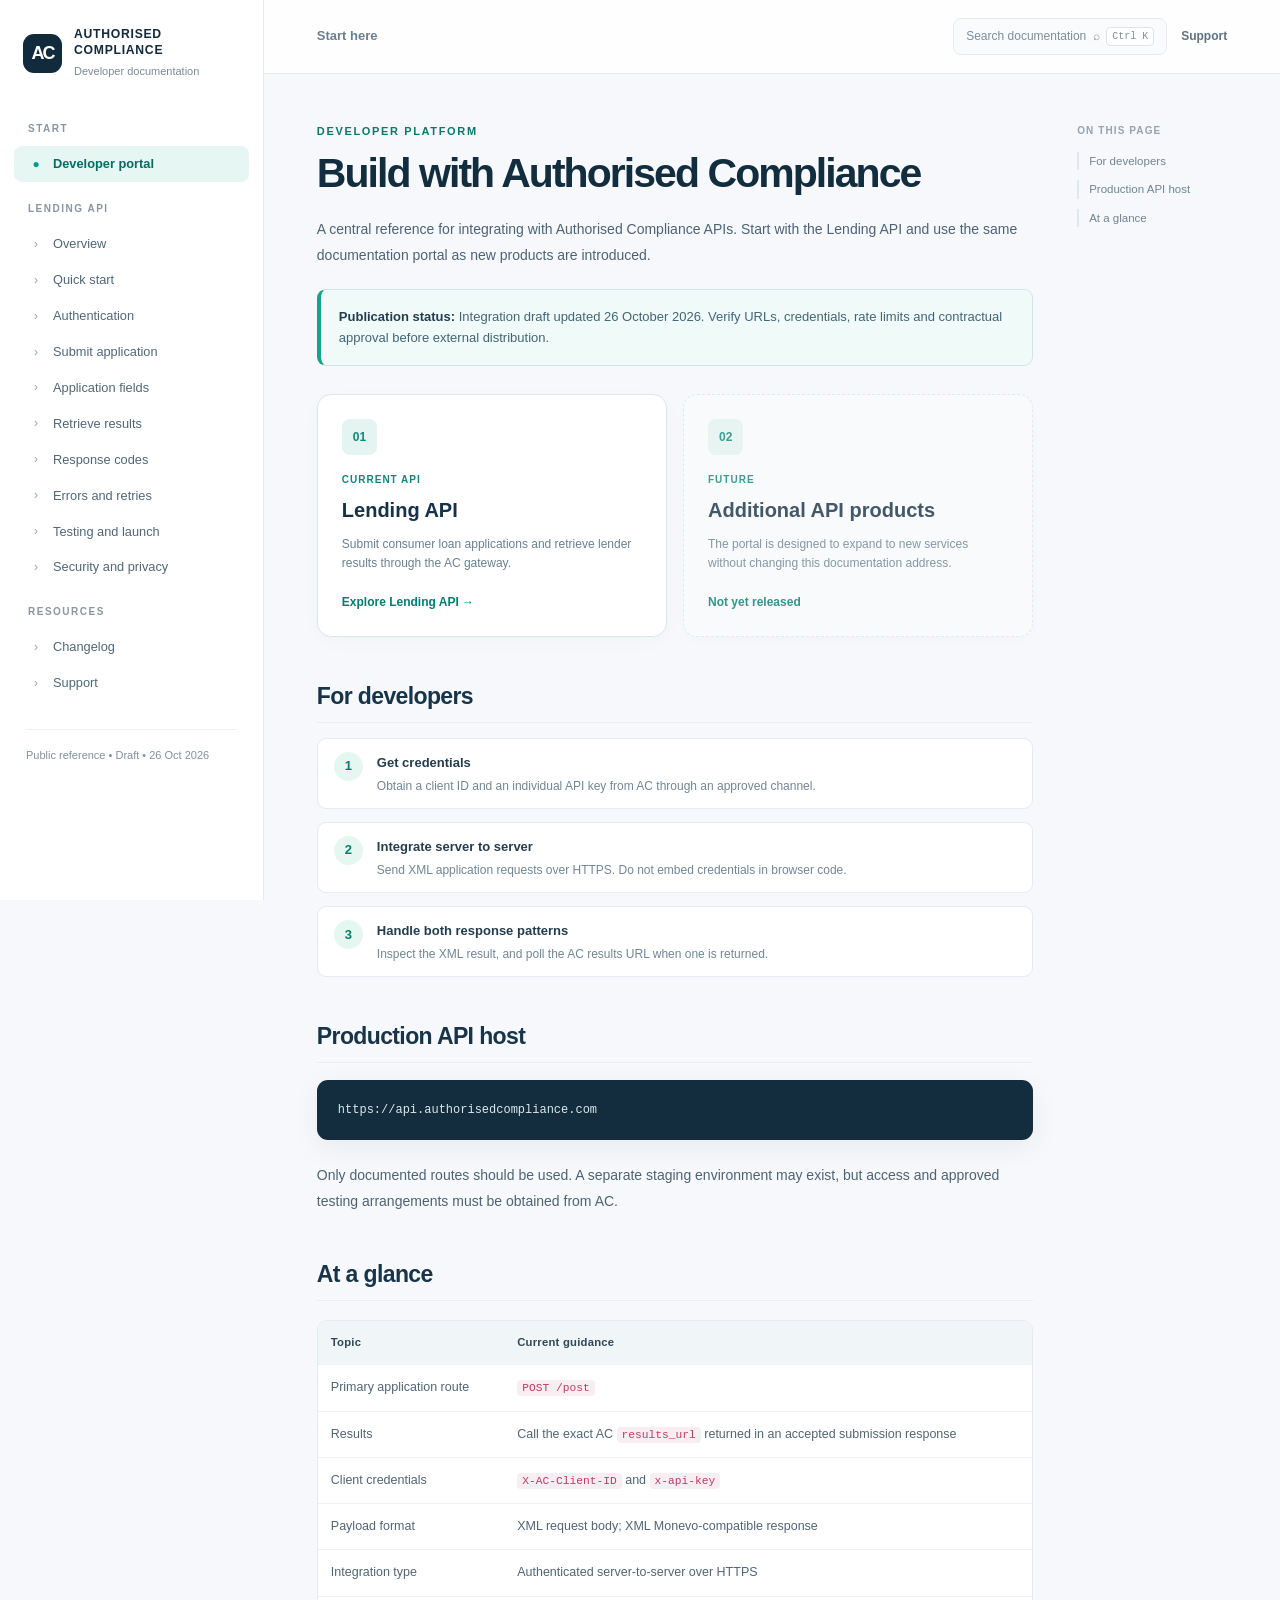
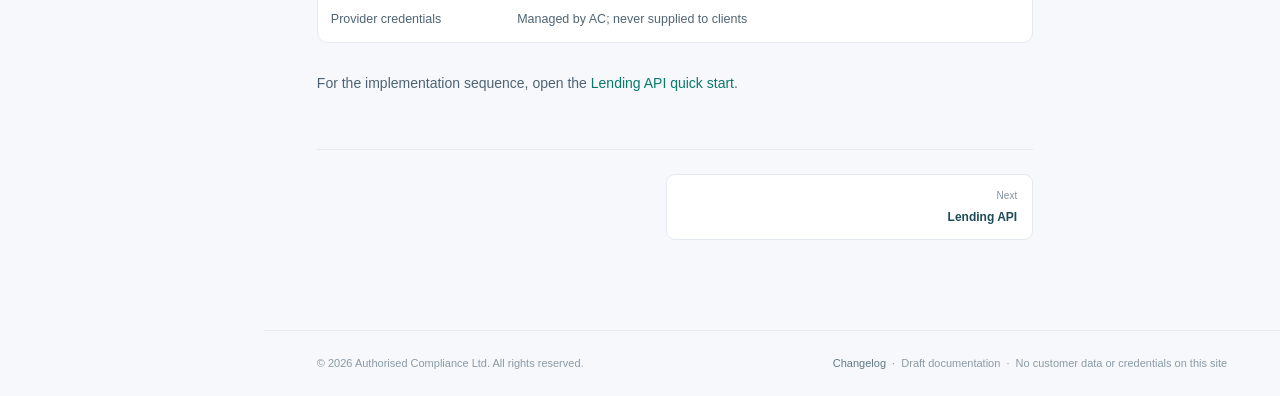
==== index.html @ 56d0b195 "Add files via upload" ====
<!doctype html><html lang="en"><head><meta charset="utf-8"><meta name="viewport" content="width=device-width,initial-scale=1"><meta name="color-scheme" content="light"><meta name="description" content="Overview of the Authorised Compliance developer portal."><title>Developer portal | Authorised Compliance Developer Docs</title><link rel="stylesheet" href="./assets/styles.css"></head><body data-root="./"><div class="overlay-shade" id="sidebar-shade"></div><div class="site"><aside class="sidebar" id="sidebar"><a class="brand" href="./"><span class="brand-logo">AC</span><span><strong>AUTHORISED<br>COMPLIANCE</strong><small>Developer documentation</small></span></a><nav class="nav"><div class="nav-section">START</div><a class="active" href="./"><span class="nav-icon">&#9679;</span>Developer portal</a><div class="nav-section">LENDING API</div><a class="" href="./lending/"><span class="nav-icon">&#8250;</span>Overview</a><a class="" href="./lending/quickstart/"><span class="nav-icon">&#8250;</span>Quick start</a><a class="" href="./lending/authentication/"><span class="nav-icon">&#8250;</span>Authentication</a><a class="" href="./lending/submit/"><span class="nav-icon">&#8250;</span>Submit application</a><a class="" href="./lending/fields/"><span class="nav-icon">&#8250;</span>Application fields</a><a class="" href="./lending/results/"><span class="nav-icon">&#8250;</span>Retrieve results</a><a class="" href="./lending/responses/"><span class="nav-icon">&#8250;</span>Response codes</a><a class="" href="./lending/errors/"><span class="nav-icon">&#8250;</span>Errors and retries</a><a class="" href="./lending/testing/"><span class="nav-icon">&#8250;</span>Testing and launch</a><a class="" href="./lending/security/"><span class="nav-icon">&#8250;</span>Security and privacy</a><div class="nav-section">RESOURCES</div><a class="" href="./changelog/"><span class="nav-icon">&#8250;</span>Changelog</a><a class="" href="./support/"><span class="nav-icon">&#8250;</span>Support</a></nav><div class="nav-foot">Public reference &bull; Draft &bull; 26 Oct 2026</div></aside><div class="main"><header class="topbar"><button class="menu-button" aria-label="Open navigation" id="menu-open">&#9776;</button><span class="toplabel">Start here</span><div class="top-actions"><button type="button" class="search-trigger" data-open-search><span>Search documentation</span>&#8981; <kbd>Ctrl K</kbd></button><a href="./support/">Support</a></div></header><div class="content-wrap"><main class="article"><div class="eyebrow">DEVELOPER PLATFORM</div>

<h1 id="build-with-authorised-compliance">Build with Authorised Compliance</h1>
<p>A central reference for integrating with Authorised Compliance APIs. Start with the Lending API and use the same documentation portal as new products are introduced.</p>
<div class="notice"><strong>Publication status:</strong> Integration draft updated 26 October 2026. Verify URLs, credentials, rate limits and contractual approval before external distribution.</div>

<div class="home-tiles">
  <a class="feature-tile" data-site-link="lending" href="lending/"><span class="tile-icon">01</span><span class="tile-kicker">CURRENT API</span><strong>Lending API</strong><span>Submit consumer loan applications and retrieve lender results through the AC gateway.</span><span class="tile-cta">Explore Lending API &rarr;</span></a>
  <div class="feature-tile future"><span class="tile-icon">02</span><span class="tile-kicker">FUTURE</span><strong>Additional API products</strong><span>The portal is designed to expand to new services without changing this documentation address.</span><span class="tile-cta">Not yet released</span></div>
</div>

<h2 id="for-developers">For developers</h2>
<div class="step-list"><div><b>1</b><span><strong>Get credentials</strong><small>Obtain a client ID and an individual API key from AC through an approved channel.</small></span></div><div><b>2</b><span><strong>Integrate server to server</strong><small>Send XML application requests over HTTPS. Do not embed credentials in browser code.</small></span></div><div><b>3</b><span><strong>Handle both response patterns</strong><small>Inspect the XML result, and poll the AC results URL when one is returned.</small></span></div></div>

<h2 id="production-api-host">Production API host</h2>
<pre><code class="language-text">https://api.authorisedcompliance.com
</code></pre>
<p>Only documented routes should be used. A separate staging environment may exist, but access and approved testing arrangements must be obtained from AC.</p>
<h2 id="at-a-glance">At a glance</h2>
<table>
<thead>
<tr>
  <th>Topic</th>
  <th>Current guidance</th>
</tr>
</thead>
<tbody>
<tr>
  <td>Primary application route</td>
  <td><code>POST /post</code></td>
</tr>
<tr>
  <td>Results</td>
  <td>Call the exact AC <code>results_url</code> returned in an accepted submission response</td>
</tr>
<tr>
  <td>Client credentials</td>
  <td><code>X-AC-Client-ID</code> and <code>x-api-key</code></td>
</tr>
<tr>
  <td>Payload format</td>
  <td>XML request body; XML Monevo-compatible response</td>
</tr>
<tr>
  <td>Integration type</td>
  <td>Authenticated server-to-server over HTTPS</td>
</tr>
<tr>
  <td>Provider credentials</td>
  <td>Managed by AC; never supplied to clients</td>
</tr>
</tbody>
</table>
<p>For the implementation sequence, open the <a href="lending/quickstart/">Lending API quick start</a>.</p>
<nav class="page-nav"><span style="flex:1"></span><a href="./lending/"><small>Next</small>Lending API</a></nav></main><aside class="toc" aria-label="On this page"><h4>On this page</h4><a href="#for-developers">For developers</a><a href="#production-api-host">Production API host</a><a href="#at-a-glance">At a glance</a></aside></div><footer class="footer"><span>&copy; 2026 Authorised Compliance Ltd. All rights reserved.</span><span><a href="./changelog/">Changelog</a> &nbsp;&middot;&nbsp; Draft documentation &nbsp;&middot;&nbsp; No customer data or credentials on this site</span></footer></div></div><div class="search-overlay" id="search-overlay" role="dialog" aria-modal="true" aria-label="Search documentation"><div class="search-panel"><div class="search-top"><span>&#8981;</span><input id="search-input" autocomplete="off" aria-label="Search documentation" placeholder="Search API reference..."><button class="search-close" id="search-close">Esc</button></div><div id="search-results" class="search-results"></div></div></div><script src="./assets/site.js" defer></script></body></html>
---- assets/styles.css ----
:root{--ink:#183044;--muted:#617486;--paper:#ffffff;--bg:#f6f8fb;--border:#e4eaf0;--accent:#0a796b;--accent2:#0fa18c;--navy:#112b3d;--code:#142d3e;--radius:13px}
*{box-sizing:border-box} html{scroll-behavior:smooth} body{margin:0;font-family:Inter,-apple-system,BlinkMacSystemFont,"Segoe UI",Roboto,"Helvetica Neue",Arial,sans-serif;background:var(--bg);color:var(--ink);line-height:1.7;-webkit-font-smoothing:antialiased}
a{color:#08796b;text-decoration:none}a:hover{text-decoration:underline} button,input{font:inherit}button{cursor:pointer}code,pre{font-family:ui-monospace, SFMono-Regular,Menlo,Consolas,monospace;font-size:.9em}
.site{min-height:100vh;display:grid;grid-template-columns:264px minmax(0,1fr)}
.sidebar{position:sticky;top:0;height:100vh;overflow:auto;background:#fff;border-right:1px solid var(--border);padding:24px 14px;z-index:30}
.brand{display:flex;align-items:center;gap:12px;padding:3px 9px 22px;color:var(--navy);text-decoration:none!important}
.brand-logo{width:39px;height:39px;border-radius:11px;background:var(--navy);display:grid;place-items:center;color:#fff;font-weight:900;letter-spacing:-2px;font-size:18px}.brand strong{display:block;font-size:12.2px;letter-spacing:.06em;line-height:1.3}.brand small{display:block;color:#7a8996;font-size:11px;margin-top:3px}
.nav-section{font-size:10px;letter-spacing:.15em;color:#8995a0;font-weight:800;padding:18px 14px 9px}.nav a{display:flex;align-items:center;gap:9px;border-radius:8px;padding:9px 14px;font-size:12.8px;color:#506778;font-weight:510;line-height:1.4}.nav a:hover{background:#f5f8fa;text-decoration:none;color:#183044}.nav a.active{color:#066b61;background:#e6f6f2;font-weight:750}.nav-icon{width:16px;font-size:12px;color:#93a3af;text-align:center}.nav a.active .nav-icon{color:#069c8a}.nav-foot{font-size:11px;color:#83909e;margin:28px 12px 0;border-top:1px solid #edf0f4;padding-top:16px}
.main{min-width:0}.topbar{height:74px;display:flex;align-items:center;justify-content:space-between;padding:0 5.2%;background:rgba(255,255,255,.86);border-bottom:1px solid var(--border);gap:20px;position:sticky;top:0;z-index:20;backdrop-filter:blur(18px)}.toplabel{font-size:13px;color:#6a7e8f;font-weight:650}.top-actions{display:flex;gap:14px;align-items:center}.top-actions a{font-size:12px;color:#5f7282;font-weight:650}.search-trigger{border:1px solid var(--border);background:#f9fbfd;color:#7c8e9d;border-radius:8px;height:37px;width:214px;text-align:left;padding:0 12px;font-size:12px;display:flex;justify-content:space-between;align-items:center}.search-trigger:hover{border-color:#b5cbd4}.search-trigger kbd{border:1px solid #dce4eb;border-radius:4px;font-size:10px;color:#81919e;background:#fff;padding:0 5px}.menu-button{display:none;background:transparent;border:0;font-size:23px;color:#2a3b49}
.content-wrap{max-width:1160px;padding:48px 5.2% 90px;margin:0 auto;display:grid;grid-template-columns:minmax(0,800px) 150px;column-gap:44px}.article{min-width:0}.article h1{font-size:clamp(31px,3.2vw,46px);letter-spacing:-.047em;line-height:1.16;color:#122d3e;margin:9px 0 20px;font-weight:800}.article h2{font-size:23px;letter-spacing:-.027em;line-height:1.3;color:#183449;margin:42px 0 15px;padding-top:3px;border-bottom:1px solid #e8eef2;padding-bottom:10px}.article h3{font-size:17px;margin:28px 0 12px;line-height:1.3}.article p{font-size:14px;color:#4d6374;line-height:1.85;margin:0 0 16px}.article strong{color:#233d4d}.article li{margin-bottom:7px;font-size:14px;color:#4b6171}.article ul,.article ol{padding-left:22px;margin:0 0 21px}.article blockquote{border-left:3px solid #19a98e;margin:22px 0;padding:9px 17px;background:#edf8f5;color:#335e53}.article blockquote p{margin:0}.eyebrow{letter-spacing:.15em;color:var(--accent);font-size:11px;font-weight:800}.article p code,.article li code,.article td code,.article .notice code{color:#ba3b64;background:#f8eef2;padding:2px 5px;border-radius:4px;overflow-wrap:anywhere}.article pre{overflow-x:auto;background:var(--code);color:#dbe8eb;border-radius:11px;padding:20px 21px;font-size:12px;line-height:1.7;margin:17px 0 23px;box-shadow:0 8px 30px rgba(19,40,54,.06)}.article pre code{font-size:12px}.article table{border-collapse:separate;border-spacing:0;width:100%;font-size:12.5px;margin:19px 0 28px;background:#fff;border:1px solid var(--border);border-radius:10px;overflow:hidden}.article th,.article td{text-align:left;padding:12px 13px;vertical-align:top;border-bottom:1px solid #edf1f3}.article th{background:#f0f5f7;color:#2d4859;font-size:11.3px;letter-spacing:.02em;font-weight:760}.article tr:last-child td{border-bottom:0}.article td{color:#506575}.article a:not(.feature-tile){text-underline-offset:3px}
.notice{border:1px solid #cfe6e5;background:#f0faf8;border-left:4px solid #16a38e;padding:16px 18px;color:#426576;font-size:13px;border-radius:9px;margin:20px 0 28px;line-height:1.65}.notice.warn{border-color:#efdfb7;border-left-color:#d49b3f;background:#fff9ed}.home-tiles{display:grid;grid-template-columns:1fr 1fr;gap:16px;margin:28px 0 42px}.feature-tile{border:1px solid #dbe7ea;border-radius:14px;padding:24px;background:#fff;display:flex;flex-direction:column;align-items:flex-start;min-height:220px;text-decoration:none!important;box-shadow:0 6px 20px rgba(18,50,65,.025);transition:transform .2s,box-shadow .2s}.feature-tile:hover{transform:translateY(-2px);box-shadow:0 10px 28px rgba(18,50,65,.09)}.feature-tile.future{background:#f9fbfc;border-style:dashed;opacity:.8}.tile-icon{font-size:12px;font-weight:900;color:#0b8a78;background:#e4f4f0;border-radius:8px;padding:8px 11px}.tile-kicker{font-size:10px;color:#0a897b;font-weight:800;letter-spacing:.1em;margin-top:16px}.feature-tile strong{font-size:20px;color:#163246;margin-top:5px}.feature-tile>span:nth-last-child(2){font-size:12px;line-height:1.6;color:#698091;margin:8px 0 18px}.feature-tile .tile-cta{font-size:12px;font-weight:750;color:#067c70;margin-top:auto}
.step-list{display:flex;flex-direction:column;gap:13px}.step-list>div{display:flex;gap:14px;align-items:flex-start;background:#fff;border:1px solid var(--border);border-radius:9px;padding:13px 16px}.step-list b{width:29px;height:29px;flex-shrink:0;border-radius:50%;display:grid;place-items:center;background:#e4f7f1;color:#087b6c;font-size:13px}.step-list strong{display:block;font-size:13px}.step-list small{display:block;font-size:12px;color:#718696;margin-top:3px;line-height:1.5}.endpoint{background:#fff;border:1px solid #dbe6ec;border-radius:10px;padding:15px;display:flex;align-items:center;gap:12px;margin:20px 0;overflow:auto}.endpoint code{font-size:13px;white-space:nowrap}.method{font-size:10px;font-weight:900;letter-spacing:.06em;padding:5px 8px;border-radius:5px}.method.post{color:#08694a;background:#d6f4e6}.method.get{color:#2c6090;background:#e1effa}.diagram{display:flex;gap:8px;flex-wrap:wrap;align-items:center;margin:22px 0;background:#fff;border:1px solid var(--border);padding:18px;border-radius:10px}.diagram span{background:#f0f6f8;border:1px solid #dae7e9;border-radius:6px;font-size:12px;font-weight:750;padding:10px 11px}.diagram i{font-style:normal;color:#71929a}.diagram small{flex-basis:100%;font-size:11px;color:#8797a3}
.field-group{background:#fff;border:1px solid var(--border);border-radius:9px;margin:10px 0}.field-group summary{padding:13px 17px;font-size:13px;font-weight:740;cursor:pointer;color:#214050}.field-group summary span{float:right;color:#7d909d;font-size:11px;font-weight:500}.field-list{display:flex;flex-wrap:wrap;gap:7px;padding:4px 16px 16px}.field-list code{background:#f0f6f7;border:1px solid #e6eff0;padding:3px 7px;border-radius:5px;color:#315968;font-size:11px}
.toc{position:sticky;top:113px;align-self:start}.toc h4{font-size:10px;color:#96a2ad;text-transform:uppercase;letter-spacing:.11em;margin:0 0 13px}.toc a{display:block;font-size:11.5px;color:#718493;line-height:1.6;margin-bottom:10px;padding-left:10px;border-left:2px solid #e1e8ed}.toc a:hover{color:#0b806f;border-color:#0b806f;text-decoration:none}.page-nav{display:flex;gap:14px;margin-top:52px;border-top:1px solid var(--border);padding-top:24px}.page-nav a{flex:1;background:#fff;border:1px solid var(--border);border-radius:9px;padding:12px 15px;font-size:12px;font-weight:700;color:#1e4b58}.page-nav a:last-child{text-align:right}.page-nav small{font-size:10px;color:#8193a1;display:block;font-weight:400;margin-bottom:3px}.footer{border-top:1px solid var(--border);padding:23px 5.2%;font-size:11px;color:#8a9aa6;display:flex;justify-content:space-between;gap:12px}.footer a{color:#607987}
.search-overlay{display:none;position:fixed;inset:0;z-index:100;background:rgba(13,34,46,.48);padding:10vh 20px}.search-overlay.open{display:block}.search-panel{margin:0 auto;max-width:620px;background:#fff;box-shadow:0 22px 80px rgba(9,30,44,.27);border-radius:15px;overflow:hidden}.search-top{display:flex;gap:12px;align-items:center;border-bottom:1px solid var(--border);padding:15px 17px}.search-top input{flex:1;min-width:0;border:0;outline:0;font-size:16px;color:#263e4d}.search-close{background:#f2f5f7;border:0;border-radius:6px;padding:4px 9px;color:#7e8e98;font-size:12px}.search-results{max-height:52vh;overflow:auto;padding:10px}.search-result{display:block;padding:12px;border-radius:8px;color:#173849;text-decoration:none}.search-result:hover{background:#eef7f5;text-decoration:none}.search-result strong{display:block;font-size:13px}.search-result small{display:block;font-size:11px;color:#728597}.search-empty{font-size:13px;color:#73889a;padding:22px}.overlay-shade{display:none}
@media(max-width:1150px){.content-wrap{grid-template-columns:minmax(0,1fr);max-width:900px}.toc{display:none}}@media(max-width:780px){.site{display:block}.sidebar{position:fixed;width:270px;height:100dvh;transform:translateX(-100%);transition:transform .22s;box-shadow:10px 0 30px transparent}.sidebar.open{transform:translateX(0);box-shadow:10px 0 30px rgba(0,0,0,.14)}.overlay-shade.active{display:block;position:fixed;inset:0;z-index:25;background:rgba(14,34,47,.38)}.menu-button{display:block}.topbar{height:63px;padding:0 20px}.toplabel{font-size:11px}.top-actions a{display:none}.search-trigger{width:42px;height:36px;justify-content:center;text-align:center;padding:0;font-size:19px}.search-trigger span{display:none}.search-trigger kbd{display:none}.content-wrap{display:block;padding:36px 22px 75px}.article h1{font-size:35px}.article table{font-size:11px}.article td,.article th{padding:9px 10px}.home-tiles{grid-template-columns:1fr}.footer{padding:20px;flex-direction:column}}
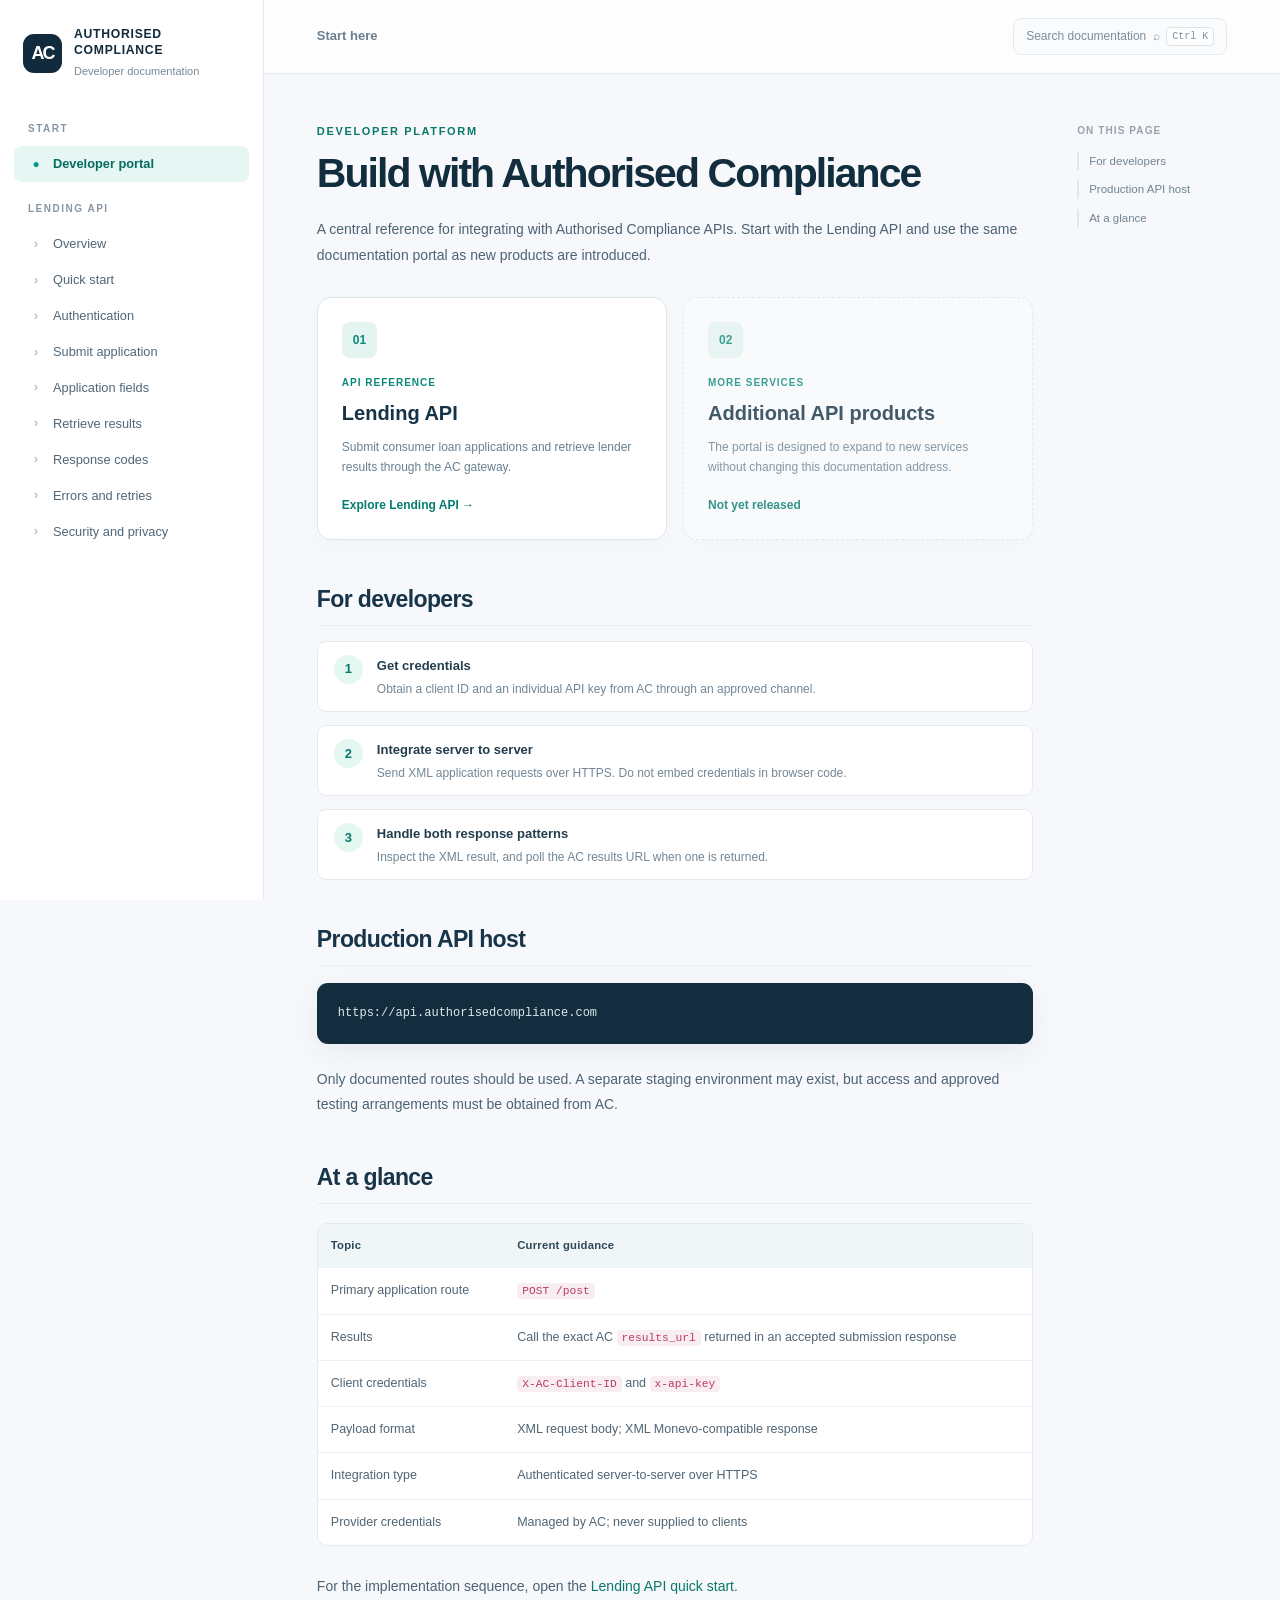
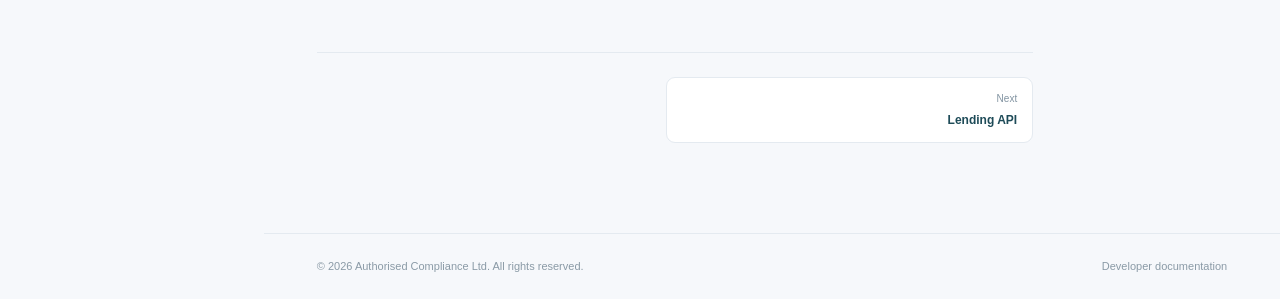
==== commit 8d4282ac: "Polish developer portal and remove unused resource and testing sections" ====
--- a/index.html
+++ b/index.html
@@ -1,12 +1,12 @@
-<!doctype html><html lang="en"><head><meta charset="utf-8"><meta name="viewport" content="width=device-width,initial-scale=1"><meta name="color-scheme" content="light"><meta name="description" content="Overview of the Authorised Compliance developer portal."><title>Developer portal | Authorised Compliance Developer Docs</title><link rel="stylesheet" href="./assets/styles.css"></head><body data-root="./"><div class="overlay-shade" id="sidebar-shade"></div><div class="site"><aside class="sidebar" id="sidebar"><a class="brand" href="./"><span class="brand-logo">AC</span><span><strong>AUTHORISED<br>COMPLIANCE</strong><small>Developer documentation</small></span></a><nav class="nav"><div class="nav-section">START</div><a class="active" href="./"><span class="nav-icon">&#9679;</span>Developer portal</a><div class="nav-section">LENDING API</div><a class="" href="./lending/"><span class="nav-icon">&#8250;</span>Overview</a><a class="" href="./lending/quickstart/"><span class="nav-icon">&#8250;</span>Quick start</a><a class="" href="./lending/authentication/"><span class="nav-icon">&#8250;</span>Authentication</a><a class="" href="./lending/submit/"><span class="nav-icon">&#8250;</span>Submit application</a><a class="" href="./lending/fields/"><span class="nav-icon">&#8250;</span>Application fields</a><a class="" href="./lending/results/"><span class="nav-icon">&#8250;</span>Retrieve results</a><a class="" href="./lending/responses/"><span class="nav-icon">&#8250;</span>Response codes</a><a class="" href="./lending/errors/"><span class="nav-icon">&#8250;</span>Errors and retries</a><a class="" href="./lending/testing/"><span class="nav-icon">&#8250;</span>Testing and launch</a><a class="" href="./lending/security/"><span class="nav-icon">&#8250;</span>Security and privacy</a><div class="nav-section">RESOURCES</div><a class="" href="./changelog/"><span class="nav-icon">&#8250;</span>Changelog</a><a class="" href="./support/"><span class="nav-icon">&#8250;</span>Support</a></nav><div class="nav-foot">Public reference &bull; Draft &bull; 26 Oct 2026</div></aside><div class="main"><header class="topbar"><button class="menu-button" aria-label="Open navigation" id="menu-open">&#9776;</button><span class="toplabel">Start here</span><div class="top-actions"><button type="button" class="search-trigger" data-open-search><span>Search documentation</span>&#8981; <kbd>Ctrl K</kbd></button><a href="./support/">Support</a></div></header><div class="content-wrap"><main class="article"><div class="eyebrow">DEVELOPER PLATFORM</div>
+<!doctype html><html lang="en"><head><meta charset="utf-8"><meta name="viewport" content="width=device-width,initial-scale=1"><meta name="color-scheme" content="light"><meta name="description" content="Overview of the Authorised Compliance developer portal."><title>Developer portal | Authorised Compliance Developer Docs</title><link rel="stylesheet" href="./assets/styles.css"></head><body data-root="./"><div class="overlay-shade" id="sidebar-shade"></div><div class="site"><aside class="sidebar" id="sidebar"><a class="brand" href="./"><span class="brand-logo">AC</span><span><strong>AUTHORISED<br>COMPLIANCE</strong><small>Developer documentation</small></span></a><nav class="nav"><div class="nav-section">START</div><a class="active" href="./"><span class="nav-icon">&#9679;</span>Developer portal</a><div class="nav-section">LENDING API</div><a class="" href="./lending/"><span class="nav-icon">&#8250;</span>Overview</a><a class="" href="./lending/quickstart/"><span class="nav-icon">&#8250;</span>Quick start</a><a class="" href="./lending/authentication/"><span class="nav-icon">&#8250;</span>Authentication</a><a class="" href="./lending/submit/"><span class="nav-icon">&#8250;</span>Submit application</a><a class="" href="./lending/fields/"><span class="nav-icon">&#8250;</span>Application fields</a><a class="" href="./lending/results/"><span class="nav-icon">&#8250;</span>Retrieve results</a><a class="" href="./lending/responses/"><span class="nav-icon">&#8250;</span>Response codes</a><a class="" href="./lending/errors/"><span class="nav-icon">&#8250;</span>Errors and retries</a><a class="" href="./lending/security/"><span class="nav-icon">&#8250;</span>Security and privacy</a></nav></aside><div class="main"><header class="topbar"><button class="menu-button" aria-label="Open navigation" id="menu-open">&#9776;</button><span class="toplabel">Start here</span><div class="top-actions"><button type="button" class="search-trigger" data-open-search><span>Search documentation</span>&#8981; <kbd>Ctrl K</kbd></button></div></header><div class="content-wrap"><main class="article"><div class="eyebrow">DEVELOPER PLATFORM</div>
 
 <h1 id="build-with-authorised-compliance">Build with Authorised Compliance</h1>
 <p>A central reference for integrating with Authorised Compliance APIs. Start with the Lending API and use the same documentation portal as new products are introduced.</p>
-<div class="notice"><strong>Publication status:</strong> Integration draft updated 26 October 2026. Verify URLs, credentials, rate limits and contractual approval before external distribution.</div>
+
 
 <div class="home-tiles">
-  <a class="feature-tile" data-site-link="lending" href="lending/"><span class="tile-icon">01</span><span class="tile-kicker">CURRENT API</span><strong>Lending API</strong><span>Submit consumer loan applications and retrieve lender results through the AC gateway.</span><span class="tile-cta">Explore Lending API &rarr;</span></a>
-  <div class="feature-tile future"><span class="tile-icon">02</span><span class="tile-kicker">FUTURE</span><strong>Additional API products</strong><span>The portal is designed to expand to new services without changing this documentation address.</span><span class="tile-cta">Not yet released</span></div>
+  <a class="feature-tile" data-site-link="lending" href="lending/"><span class="tile-icon">01</span><span class="tile-kicker">API REFERENCE</span><strong>Lending API</strong><span>Submit consumer loan applications and retrieve lender results through the AC gateway.</span><span class="tile-cta">Explore Lending API &rarr;</span></a>
+  <div class="feature-tile future"><span class="tile-icon">02</span><span class="tile-kicker">MORE SERVICES</span><strong>Additional API products</strong><span>The portal is designed to expand to new services without changing this documentation address.</span><span class="tile-cta">Not yet released</span></div>
 </div>
 
 <h2 id="for-developers">For developers</h2>
@@ -52,4 +52,4 @@
 </tbody>
 </table>
 <p>For the implementation sequence, open the <a href="lending/quickstart/">Lending API quick start</a>.</p>
-<nav class="page-nav"><span style="flex:1"></span><a href="./lending/"><small>Next</small>Lending API</a></nav></main><aside class="toc" aria-label="On this page"><h4>On this page</h4><a href="#for-developers">For developers</a><a href="#production-api-host">Production API host</a><a href="#at-a-glance">At a glance</a></aside></div><footer class="footer"><span>&copy; 2026 Authorised Compliance Ltd. All rights reserved.</span><span><a href="./changelog/">Changelog</a> &nbsp;&middot;&nbsp; Draft documentation &nbsp;&middot;&nbsp; No customer data or credentials on this site</span></footer></div></div><div class="search-overlay" id="search-overlay" role="dialog" aria-modal="true" aria-label="Search documentation"><div class="search-panel"><div class="search-top"><span>&#8981;</span><input id="search-input" autocomplete="off" aria-label="Search documentation" placeholder="Search API reference..."><button class="search-close" id="search-close">Esc</button></div><div id="search-results" class="search-results"></div></div></div><script src="./assets/site.js" defer></script></body></html>+<nav class="page-nav"><span style="flex:1"></span><a href="./lending/"><small>Next</small>Lending API</a></nav></main><aside class="toc" aria-label="On this page"><h4>On this page</h4><a href="#for-developers">For developers</a><a href="#production-api-host">Production API host</a><a href="#at-a-glance">At a glance</a></aside></div><footer class="footer"><span>&copy; 2026 Authorised Compliance Ltd. All rights reserved.</span><span>Developer documentation</span></footer></div></div><div class="search-overlay" id="search-overlay" role="dialog" aria-modal="true" aria-label="Search documentation"><div class="search-panel"><div class="search-top"><span>&#8981;</span><input id="search-input" autocomplete="off" aria-label="Search documentation" placeholder="Search API reference..."><button class="search-close" id="search-close">Esc</button></div><div id="search-results" class="search-results"></div></div></div><script src="./assets/site.js" defer></script></body></html>
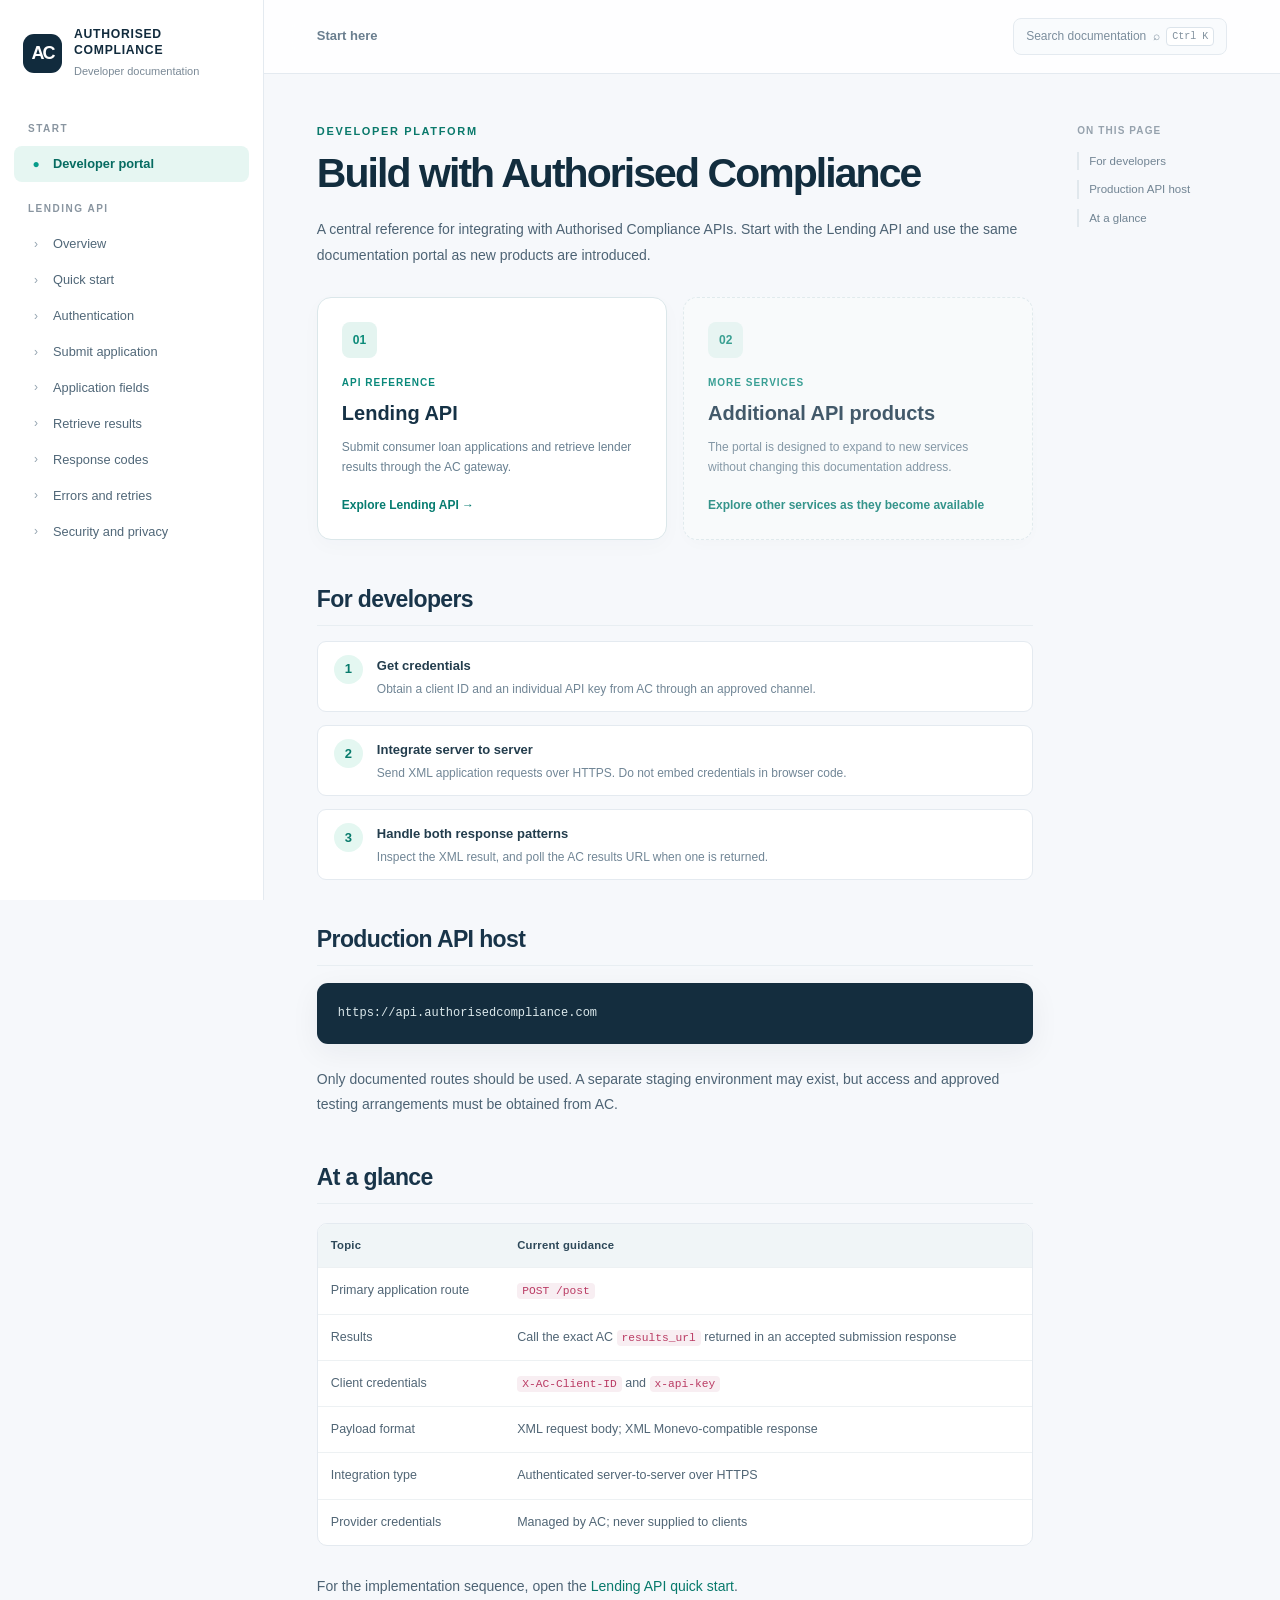
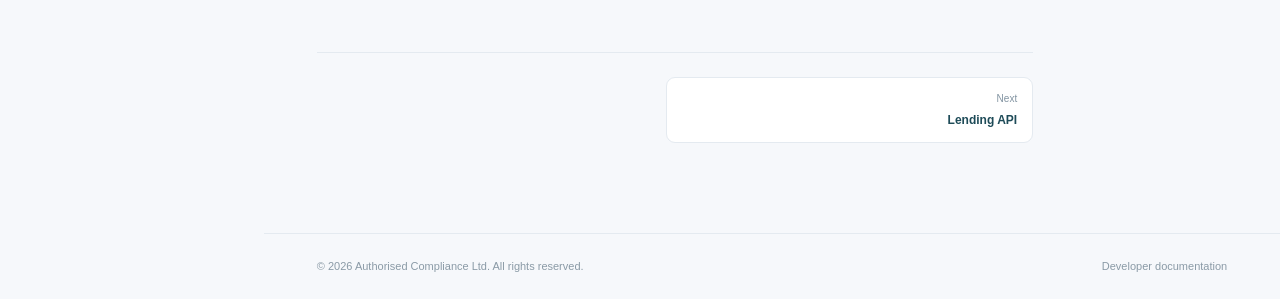
==== commit 577a11fe: "Refine client-facing documentation wording" ====
--- a/index.html
+++ b/index.html
@@ -6,7 +6,7 @@
 
 <div class="home-tiles">
   <a class="feature-tile" data-site-link="lending" href="lending/"><span class="tile-icon">01</span><span class="tile-kicker">API REFERENCE</span><strong>Lending API</strong><span>Submit consumer loan applications and retrieve lender results through the AC gateway.</span><span class="tile-cta">Explore Lending API &rarr;</span></a>
-  <div class="feature-tile future"><span class="tile-icon">02</span><span class="tile-kicker">MORE SERVICES</span><strong>Additional API products</strong><span>The portal is designed to expand to new services without changing this documentation address.</span><span class="tile-cta">Not yet released</span></div>
+  <div class="feature-tile future"><span class="tile-icon">02</span><span class="tile-kicker">MORE SERVICES</span><strong>Additional API products</strong><span>The portal is designed to expand to new services without changing this documentation address.</span><span class="tile-cta">Explore other services as they become available</span></div>
 </div>
 
 <h2 id="for-developers">For developers</h2>
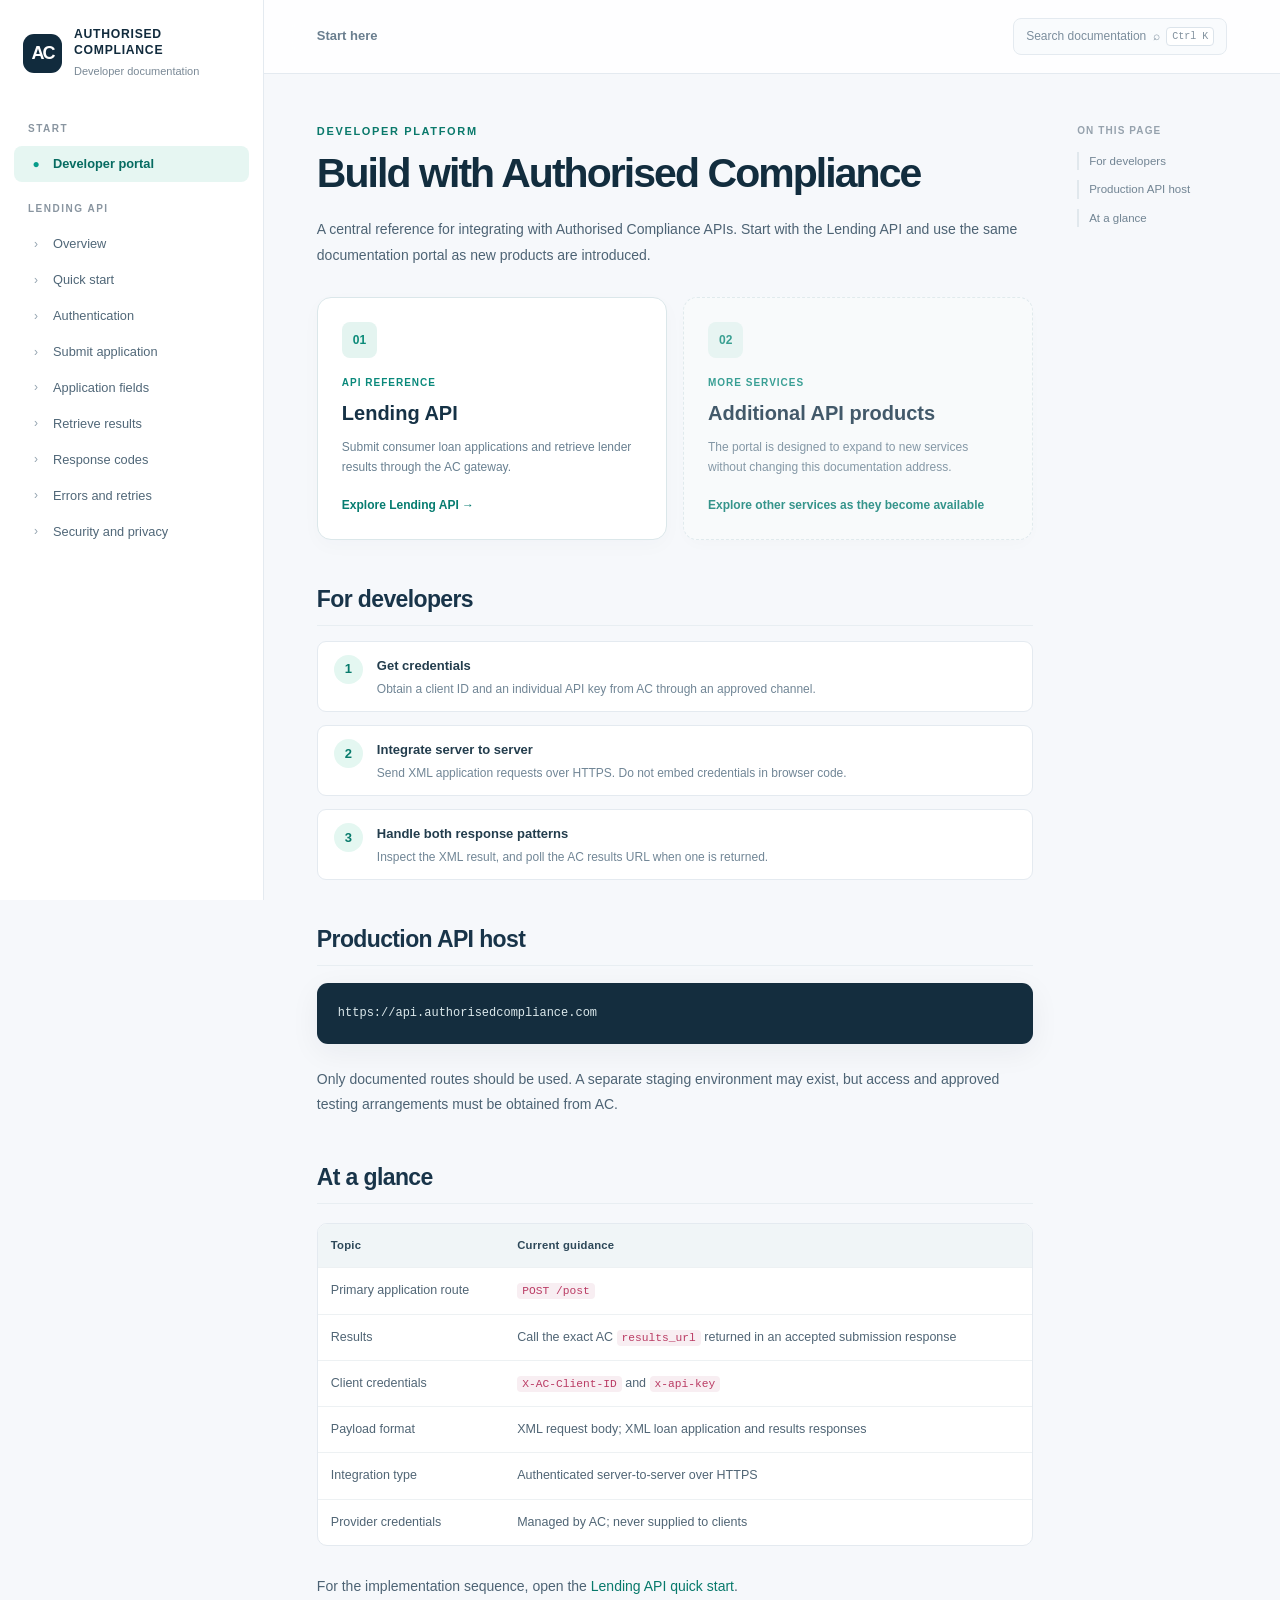
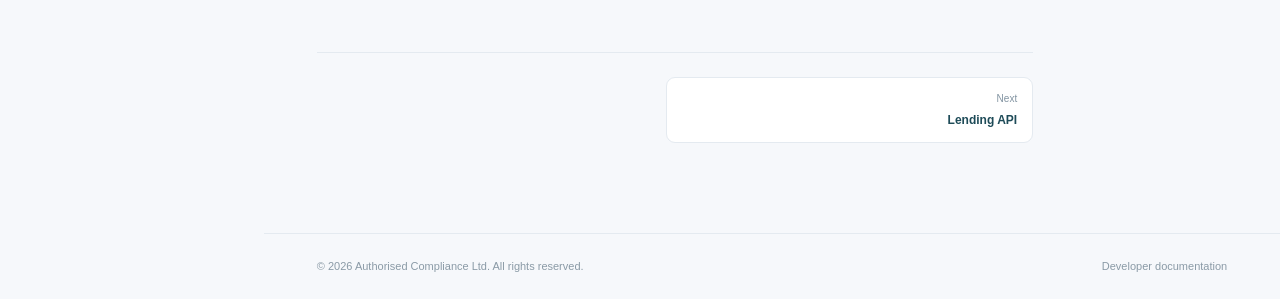
==== commit 6851070c: "Remove upstream provider references from developer documentation" ====
--- a/index.html
+++ b/index.html
@@ -39,7 +39,7 @@
 </tr>
 <tr>
   <td>Payload format</td>
-  <td>XML request body; XML Monevo-compatible response</td>
+  <td>XML request body; XML loan application and results responses</td>
 </tr>
 <tr>
   <td>Integration type</td>
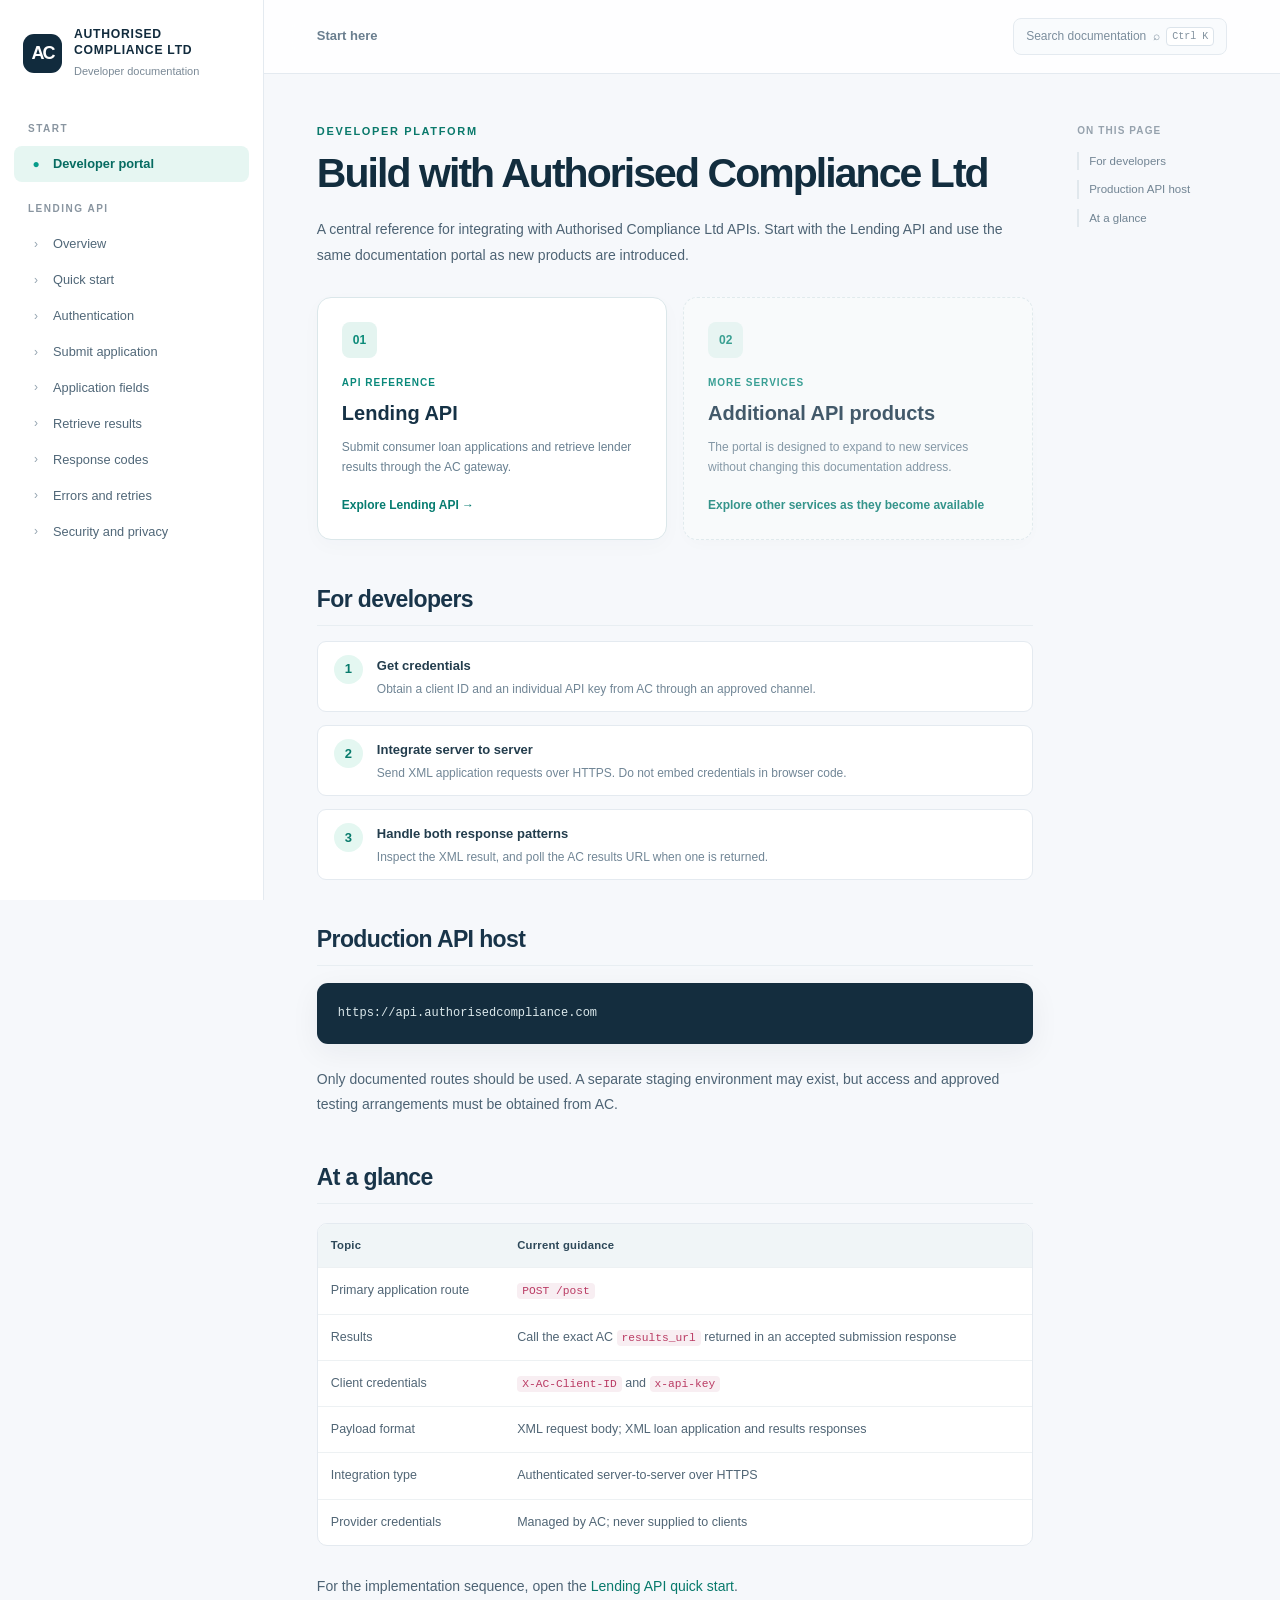
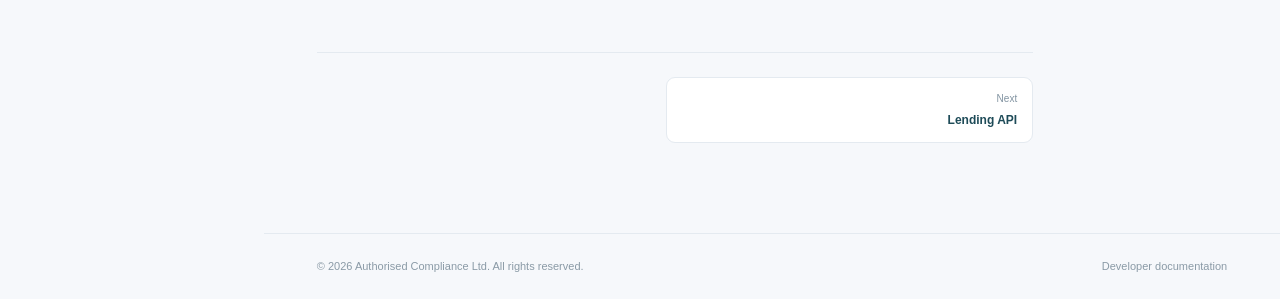
==== commit b3522f18: "Use Authorised Compliance Ltd across developer portal branding" ====
--- a/index.html
+++ b/index.html
@@ -1,7 +1,7 @@
-<!doctype html><html lang="en"><head><meta charset="utf-8"><meta name="viewport" content="width=device-width,initial-scale=1"><meta name="color-scheme" content="light"><meta name="description" content="Overview of the Authorised Compliance developer portal."><title>Developer portal | Authorised Compliance Developer Docs</title><link rel="stylesheet" href="./assets/styles.css"></head><body data-root="./"><div class="overlay-shade" id="sidebar-shade"></div><div class="site"><aside class="sidebar" id="sidebar"><a class="brand" href="./"><span class="brand-logo">AC</span><span><strong>AUTHORISED<br>COMPLIANCE</strong><small>Developer documentation</small></span></a><nav class="nav"><div class="nav-section">START</div><a class="active" href="./"><span class="nav-icon">&#9679;</span>Developer portal</a><div class="nav-section">LENDING API</div><a class="" href="./lending/"><span class="nav-icon">&#8250;</span>Overview</a><a class="" href="./lending/quickstart/"><span class="nav-icon">&#8250;</span>Quick start</a><a class="" href="./lending/authentication/"><span class="nav-icon">&#8250;</span>Authentication</a><a class="" href="./lending/submit/"><span class="nav-icon">&#8250;</span>Submit application</a><a class="" href="./lending/fields/"><span class="nav-icon">&#8250;</span>Application fields</a><a class="" href="./lending/results/"><span class="nav-icon">&#8250;</span>Retrieve results</a><a class="" href="./lending/responses/"><span class="nav-icon">&#8250;</span>Response codes</a><a class="" href="./lending/errors/"><span class="nav-icon">&#8250;</span>Errors and retries</a><a class="" href="./lending/security/"><span class="nav-icon">&#8250;</span>Security and privacy</a></nav></aside><div class="main"><header class="topbar"><button class="menu-button" aria-label="Open navigation" id="menu-open">&#9776;</button><span class="toplabel">Start here</span><div class="top-actions"><button type="button" class="search-trigger" data-open-search><span>Search documentation</span>&#8981; <kbd>Ctrl K</kbd></button></div></header><div class="content-wrap"><main class="article"><div class="eyebrow">DEVELOPER PLATFORM</div>
+<!doctype html><html lang="en"><head><meta charset="utf-8"><meta name="viewport" content="width=device-width,initial-scale=1"><meta name="color-scheme" content="light"><meta name="description" content="Overview of the Authorised Compliance Ltd developer portal."><title>Developer portal | Authorised Compliance Ltd Developer Docs</title><link rel="stylesheet" href="./assets/styles.css"></head><body data-root="./"><div class="overlay-shade" id="sidebar-shade"></div><div class="site"><aside class="sidebar" id="sidebar"><a class="brand" href="./"><span class="brand-logo">AC</span><span><strong>AUTHORISED<br>COMPLIANCE LTD</strong><small>Developer documentation</small></span></a><nav class="nav"><div class="nav-section">START</div><a class="active" href="./"><span class="nav-icon">&#9679;</span>Developer portal</a><div class="nav-section">LENDING API</div><a class="" href="./lending/"><span class="nav-icon">&#8250;</span>Overview</a><a class="" href="./lending/quickstart/"><span class="nav-icon">&#8250;</span>Quick start</a><a class="" href="./lending/authentication/"><span class="nav-icon">&#8250;</span>Authentication</a><a class="" href="./lending/submit/"><span class="nav-icon">&#8250;</span>Submit application</a><a class="" href="./lending/fields/"><span class="nav-icon">&#8250;</span>Application fields</a><a class="" href="./lending/results/"><span class="nav-icon">&#8250;</span>Retrieve results</a><a class="" href="./lending/responses/"><span class="nav-icon">&#8250;</span>Response codes</a><a class="" href="./lending/errors/"><span class="nav-icon">&#8250;</span>Errors and retries</a><a class="" href="./lending/security/"><span class="nav-icon">&#8250;</span>Security and privacy</a></nav></aside><div class="main"><header class="topbar"><button class="menu-button" aria-label="Open navigation" id="menu-open">&#9776;</button><span class="toplabel">Start here</span><div class="top-actions"><button type="button" class="search-trigger" data-open-search><span>Search documentation</span>&#8981; <kbd>Ctrl K</kbd></button></div></header><div class="content-wrap"><main class="article"><div class="eyebrow">DEVELOPER PLATFORM</div>
 
-<h1 id="build-with-authorised-compliance">Build with Authorised Compliance</h1>
-<p>A central reference for integrating with Authorised Compliance APIs. Start with the Lending API and use the same documentation portal as new products are introduced.</p>
+<h1 id="build-with-authorised-compliance">Build with Authorised Compliance Ltd</h1>
+<p>A central reference for integrating with Authorised Compliance Ltd APIs. Start with the Lending API and use the same documentation portal as new products are introduced.</p>
 
 
 <div class="home-tiles">
